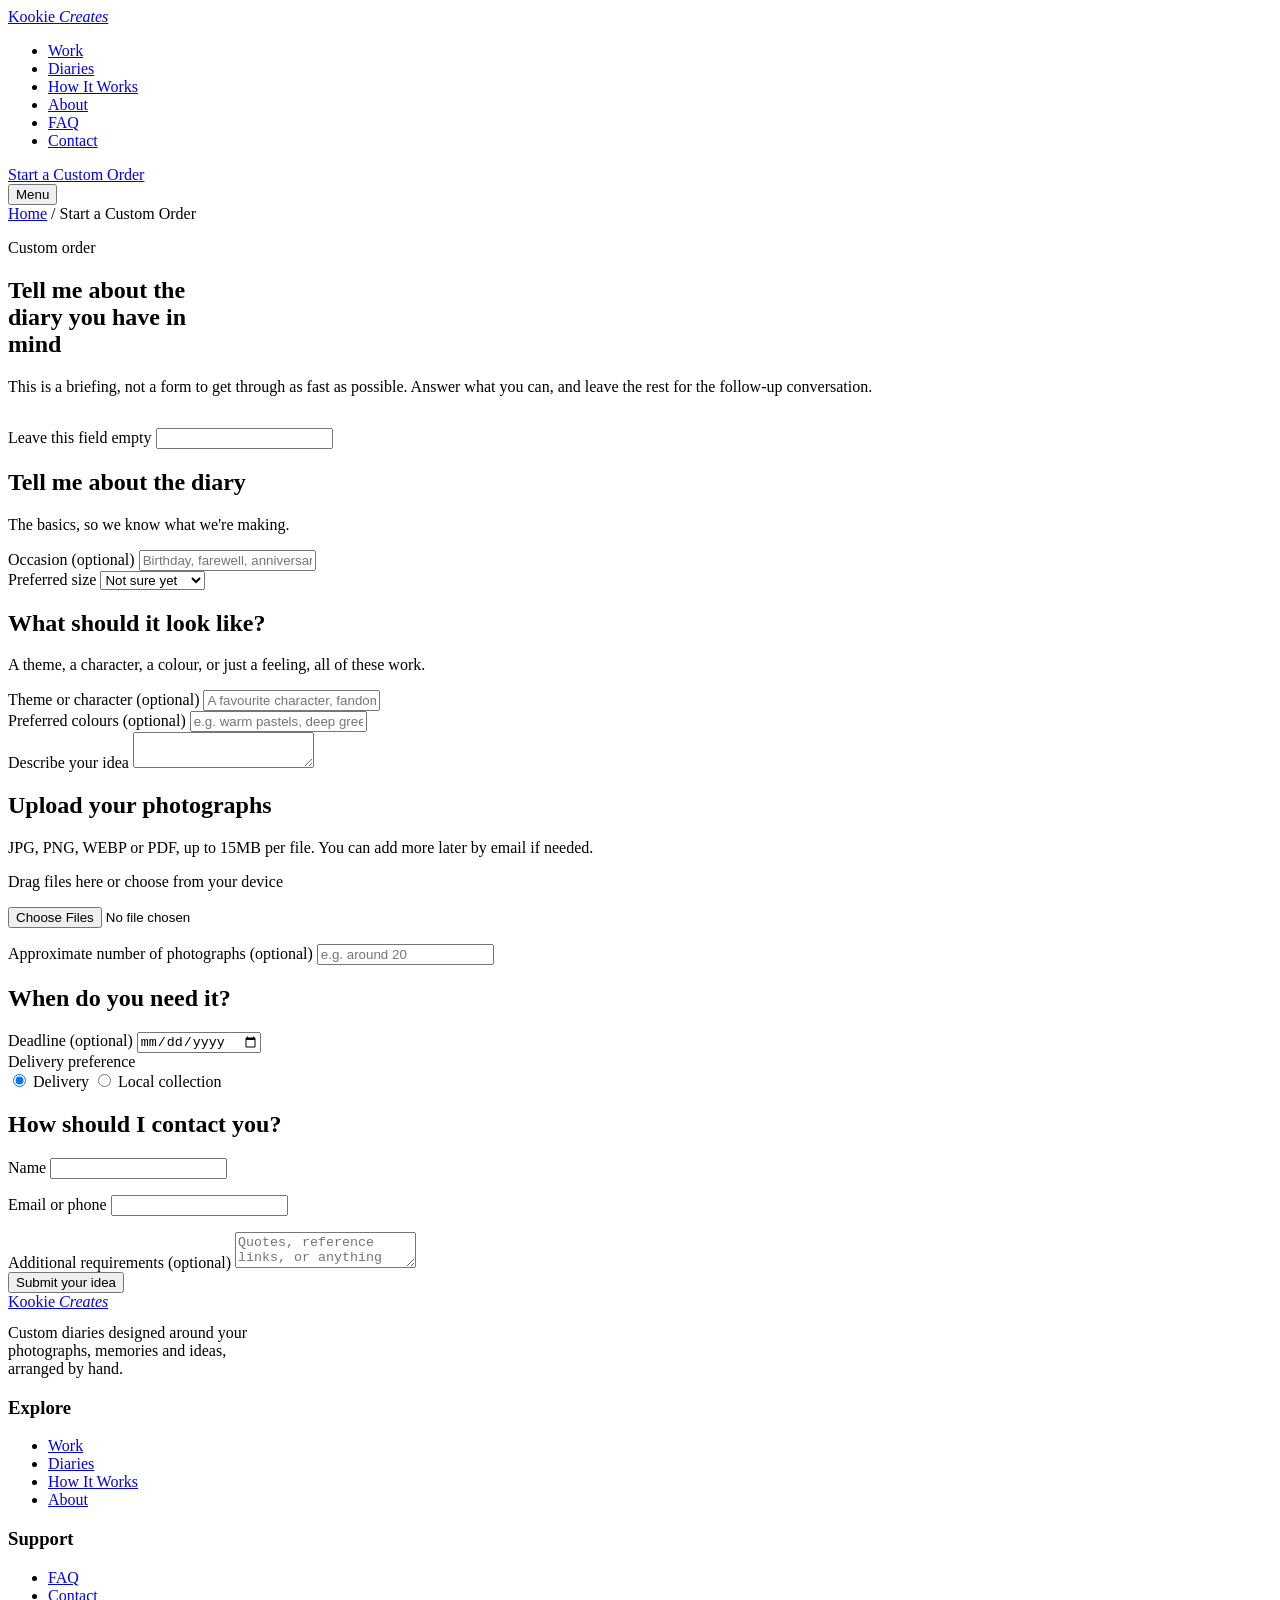
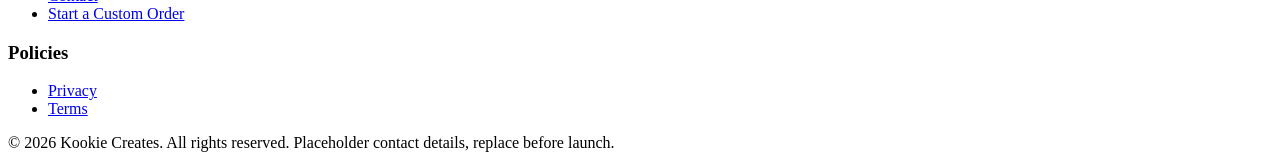
==== custom-order.html @ 1ad7362f "Add files via upload" ====
<!DOCTYPE html>
<html lang="en">
<head>
<meta charset="UTF-8">
<meta name="viewport" content="width=device-width, initial-scale=1.0">
<title>Start a Custom Order | Kookie Creates</title>
<meta name="description" content="Tell us about your diary idea, upload your photographs and let us know when you need it. No design experience needed.">
<link rel="canonical" href="https://example.com/custom-order">
<meta property="og:title" content="Start a Custom Order | Kookie Creates">
<meta property="og:description" content="Tell us about your diary idea, upload your photographs and let us know when you need it.">
<meta property="og:type" content="website">
<meta property="og:url" content="https://example.com/custom-order">
<link rel="icon" href="favicon.ico">
<link rel="preconnect" href="https://fonts.googleapis.com">
<link rel="preconnect" href="https://fonts.gstatic.com" crossorigin>
<link href="https://fonts.googleapis.com/css2?family=Fraunces:ital,opsz,wght@0,9..144,400;0,9..144,560;1,9..144,500&family=Work+Sans:wght@400;500;600&display=swap" rel="stylesheet">
<link rel="stylesheet" href="css/styles.css">
</head>
<body>

<header class="site-header">
  <div class="container">
    <a href="index.html" class="logo">Kookie <em>Creates</em></a>
    <nav class="main-nav" aria-label="Primary">
      <ul>
        <li><a href="portfolio.html">Work</a></li>
        <li><a href="diaries.html">Diaries</a></li>
        <li><a href="how-it-works.html">How It Works</a></li>
        <li><a href="about.html">About</a></li>
        <li><a href="faq.html">FAQ</a></li>
        <li><a href="contact.html">Contact</a></li>
      </ul>
      <a href="custom-order.html" class="btn btn-primary" aria-current="page">Start a Custom Order</a>
    </nav>
    <button class="nav-toggle" aria-expanded="false" aria-label="Toggle menu">Menu</button>
  </div>
</header>

<main>
  <div class="container breadcrumbs" aria-label="Breadcrumb">
    <a href="index.html">Home</a> / Start a Custom Order
  </div>

  <section class="hero" style="padding-bottom:1rem;">
    <div class="container">
      <p class="hero-eyebrow">Custom order</p>
      <h1 style="max-width:16ch;">Tell me about the diary you have in mind</h1>
      <p class="lede">This is a briefing, not a form to get through as fast as possible. Answer what you can, and leave the rest for the follow-up conversation.</p>
    </div>
  </section>

  <section class="section" style="padding-top:0;">
    <div class="container" style="max-width:760px;">
      <form id="custom-order-form" novalidate>

        <!-- Honeypot field, left empty by real visitors -->
        <div class="hp-field" aria-hidden="true">
          <label for="website">Leave this field empty</label>
          <input type="text" id="website" name="website" tabindex="-1" autocomplete="off">
        </div>

        <h2 class="form-section-title">Tell me about the diary</h2>
        <p class="form-hint">The basics, so we know what we're making.</p>

        <div class="field">
          <label for="occasion">Occasion <span class="optional">(optional)</span></label>
          <input type="text" id="occasion" name="occasion" placeholder="Birthday, farewell, anniversary, just because">
        </div>

        <div class="field">
          <label for="diary-format">Preferred size</label>
          <select id="diary-format" name="diary-format">
            <option value="not-sure">Not sure yet</option>
            <option value="pocket">Pocket (A6)</option>
            <option value="standard">Standard (A5)</option>
            <option value="large">Large (A4)</option>
          </select>
        </div>

        <h2 class="form-section-title">What should it look like?</h2>
        <p class="form-hint">A theme, a character, a colour, or just a feeling, all of these work.</p>

        <div class="field">
          <label for="theme">Theme or character <span class="optional">(optional)</span></label>
          <input type="text" id="theme" name="theme" placeholder="A favourite character, fandom, or general theme">
        </div>

        <div class="field">
          <label for="colours">Preferred colours <span class="optional">(optional)</span></label>
          <input type="text" id="colours" name="colours" placeholder="e.g. warm pastels, deep green, black and gold">
        </div>

        <div class="field">
          <label for="description" data-error-message="Please describe your idea.">Describe your idea</label>
          <textarea id="description" name="description" required data-error-message="Please describe your idea."></textarea>
          <p class="field-error" role="alert"></p>
        </div>

        <h2 class="form-section-title">Upload your photographs</h2>
        <p class="form-hint">JPG, PNG, WEBP or PDF, up to 15MB per file. You can add more later by email if needed.</p>

        <div class="field">
          <div class="upload-zone">
            <p>Drag files here or choose from your device</p>
            <input type="file" id="assets" name="assets" accept=".jpg,.jpeg,.png,.webp,.pdf" multiple>
          </div>
          <ul class="upload-list" id="upload-list"></ul>
        </div>

        <div class="field">
          <label for="photo-count">Approximate number of photographs <span class="optional">(optional)</span></label>
          <input type="text" id="photo-count" name="photo-count" placeholder="e.g. around 20">
        </div>

        <h2 class="form-section-title">When do you need it?</h2>

        <div class="field">
          <label for="deadline">Deadline <span class="optional">(optional)</span></label>
          <input type="date" id="deadline" name="deadline">
        </div>

        <div class="field">
          <label>Delivery preference</label>
          <div class="radio-group">
            <label><input type="radio" name="delivery" value="delivery" checked> Delivery</label>
            <label><input type="radio" name="delivery" value="collection"> Local collection</label>
          </div>
        </div>

        <h2 class="form-section-title">How should I contact you?</h2>

        <div class="field">
          <label for="name" data-error-message="Please enter your name.">Name</label>
          <input type="text" id="name" name="name" required data-error-message="Please enter your name.">
          <p class="field-error" role="alert"></p>
        </div>

        <div class="field">
          <label for="contact" data-error-message="Please enter an email or phone number.">Email or phone</label>
          <input type="text" id="contact" name="contact" required data-error-message="Please enter an email or phone number.">
          <p class="field-error" role="alert"></p>
        </div>

        <div class="field">
          <label for="notes">Additional requirements <span class="optional">(optional)</span></label>
          <textarea id="notes" name="notes" placeholder="Quotes, reference links, or anything else worth knowing"></textarea>
        </div>

        <button type="submit" class="btn btn-primary">Submit your idea</button>

        <div class="form-status" id="form-status" role="status"></div>
      </form>
    </div>
  </section>
</main>

<footer class="site-footer">
  <div class="container">
    <div class="footer-grid">
      <div>
        <a href="index.html" class="logo">Kookie <em>Creates</em></a>
        <p style="margin-top:0.8rem; color:var(--ink-muted); max-width:32ch;">Custom diaries designed around your photographs, memories and ideas, arranged by hand.</p>
      </div>
      <div>
        <h3>Explore</h3>
        <ul>
          <li><a href="portfolio.html">Work</a></li>
          <li><a href="diaries.html">Diaries</a></li>
          <li><a href="how-it-works.html">How It Works</a></li>
          <li><a href="about.html">About</a></li>
        </ul>
      </div>
      <div>
        <h3>Support</h3>
        <ul>
          <li><a href="faq.html">FAQ</a></li>
          <li><a href="contact.html">Contact</a></li>
          <li><a href="custom-order.html">Start a Custom Order</a></li>
        </ul>
      </div>
      <div>
        <h3>Policies</h3>
        <ul>
          <li><a href="privacy-policy.html">Privacy</a></li>
          <li><a href="terms.html">Terms</a></li>
        </ul>
      </div>
    </div>
    <div class="footer-bottom">
      <span>© 2026 Kookie Creates. All rights reserved.</span>
      <span>Placeholder contact details, replace before launch.</span>
    </div>
  </div>
</footer>

<script src="js/main.js"></script>
</body>
</html>
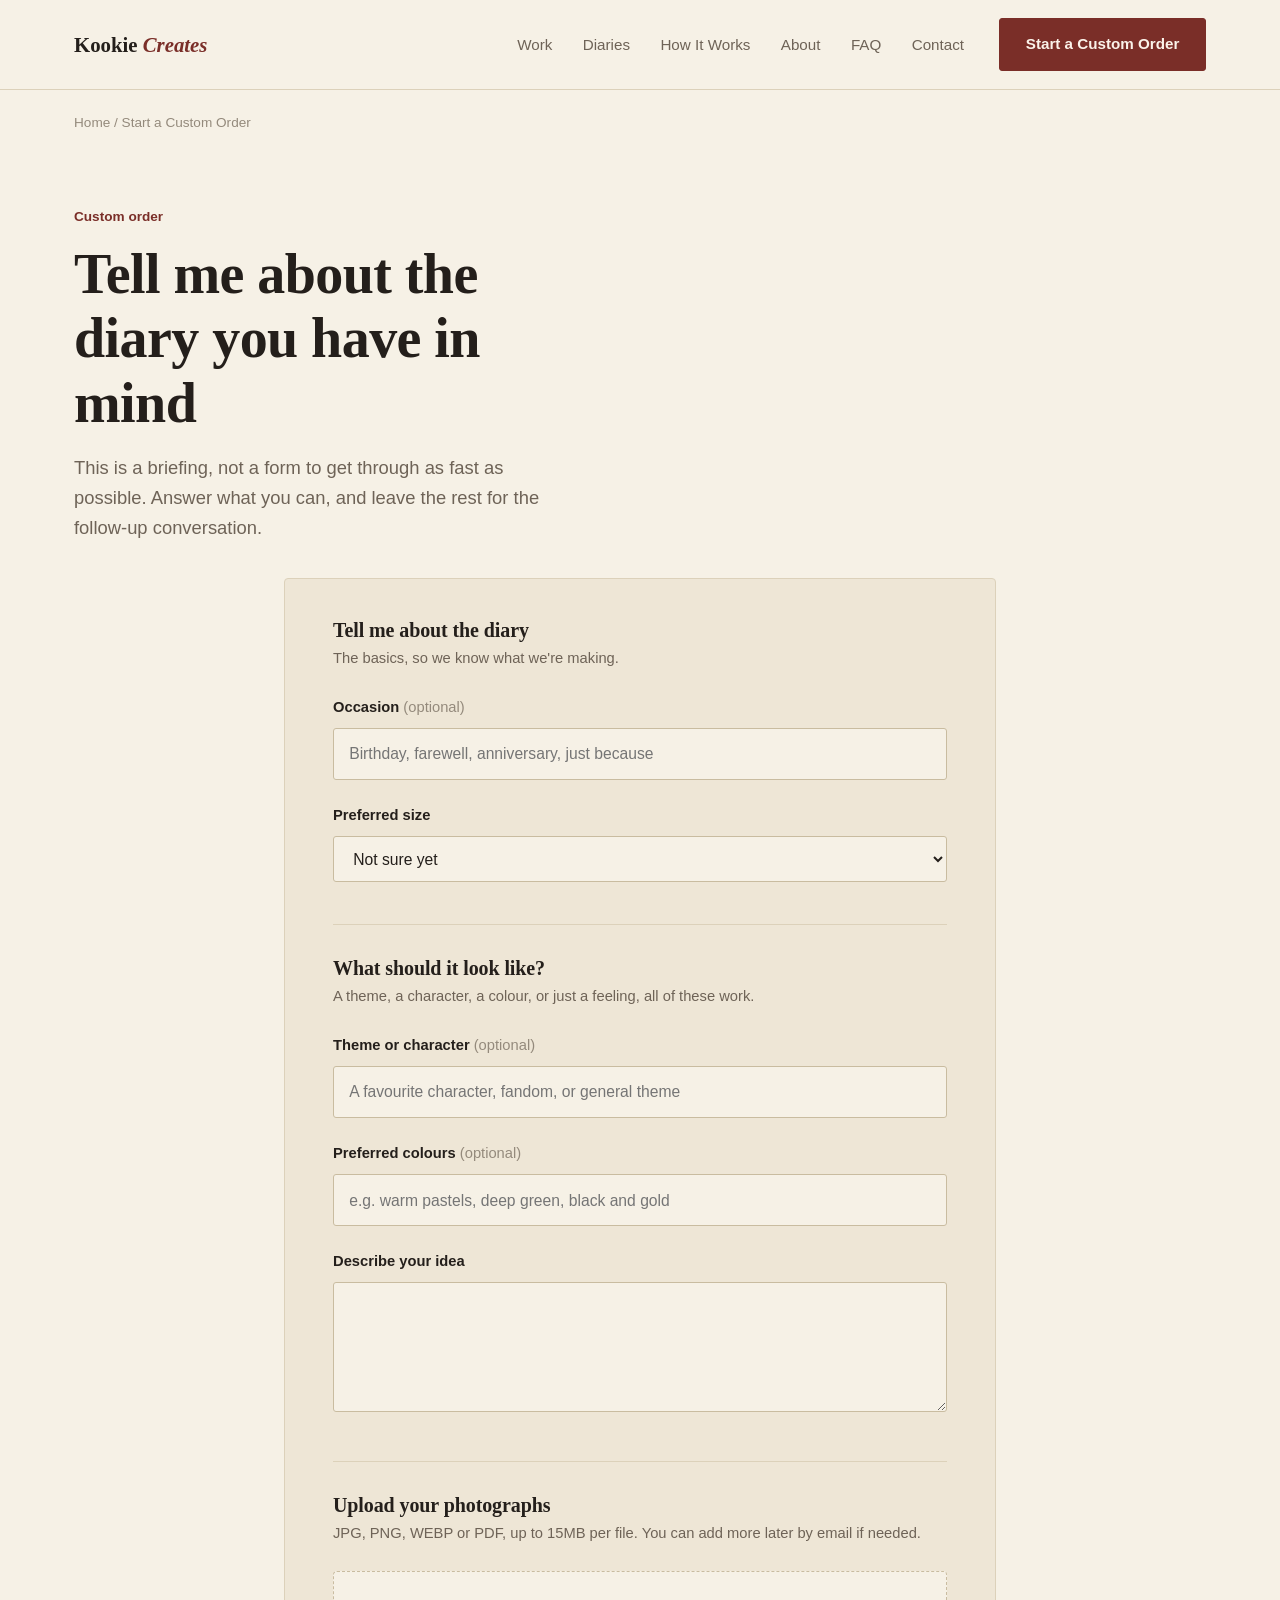
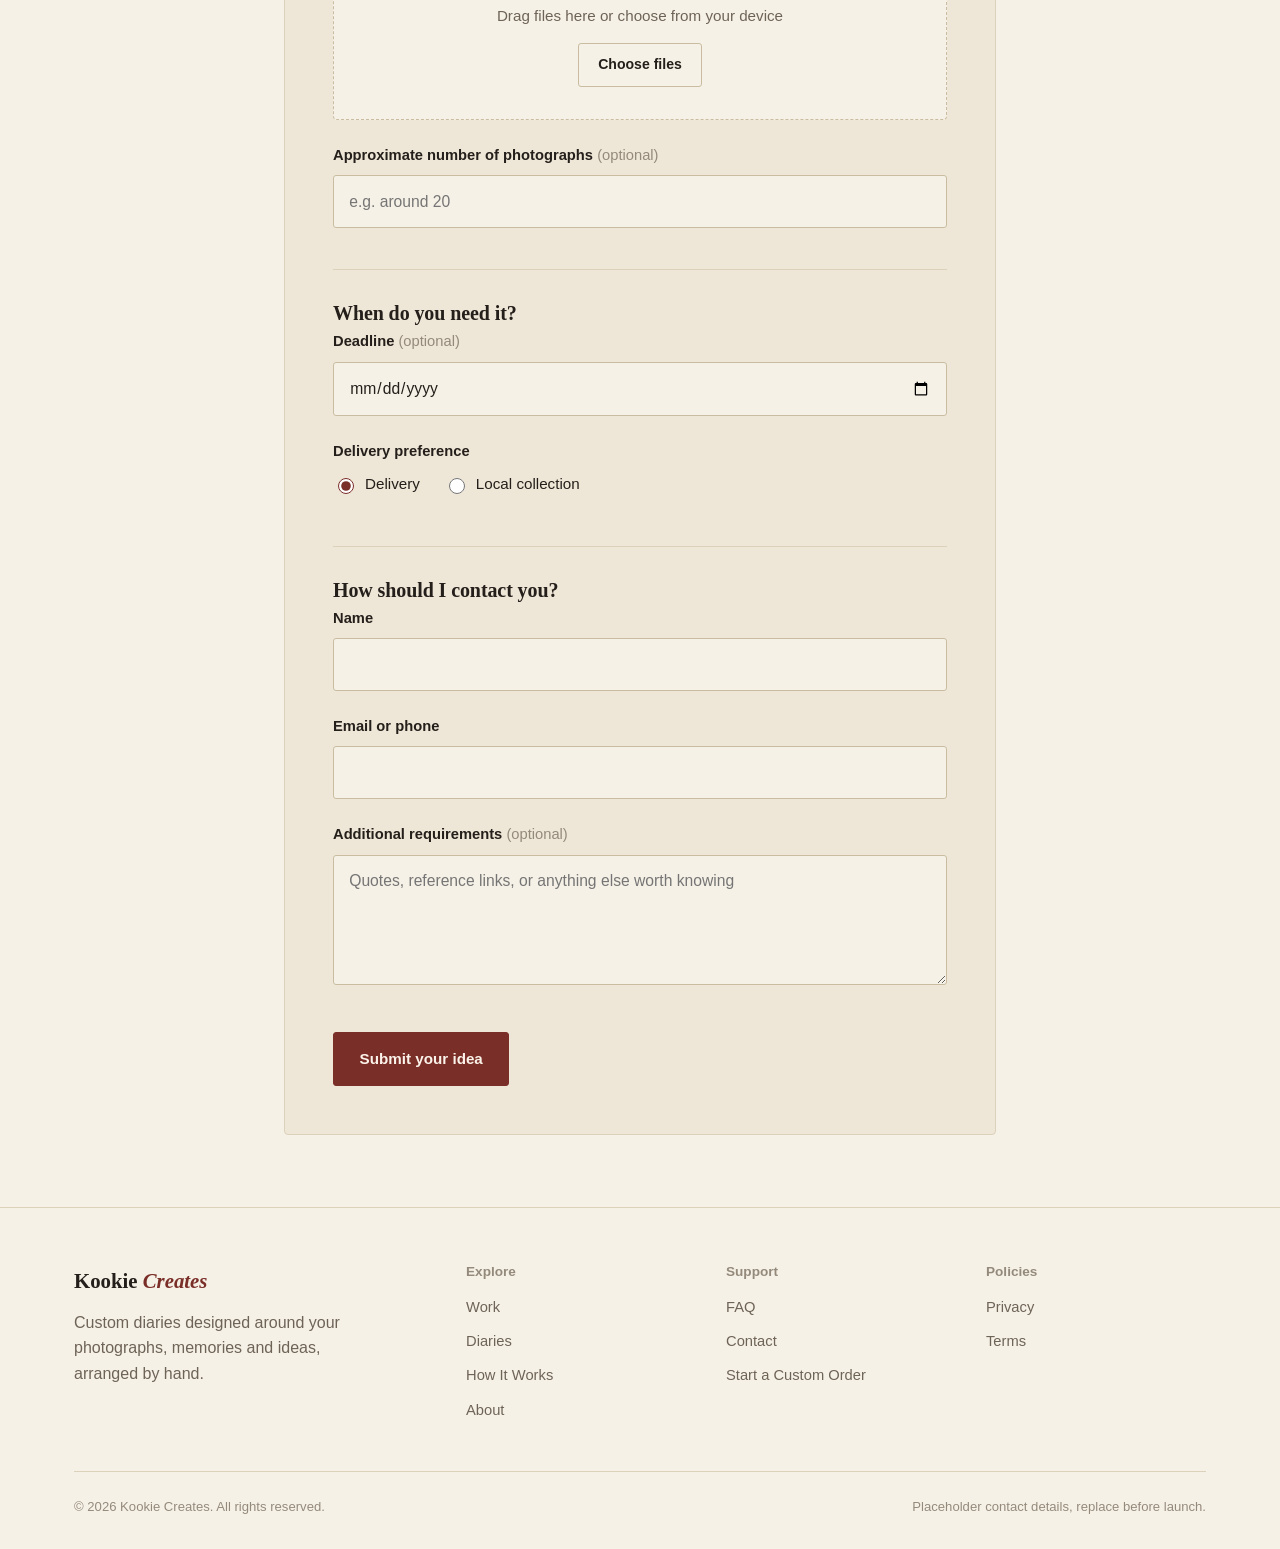
==== commit 700622e1: "Add files via upload" ====
--- a/custom-order.html
+++ b/custom-order.html
@@ -14,7 +14,7 @@
 <link rel="preconnect" href="https://fonts.googleapis.com">
 <link rel="preconnect" href="https://fonts.gstatic.com" crossorigin>
 <link href="https://fonts.googleapis.com/css2?family=Fraunces:ital,opsz,wght@0,9..144,400;0,9..144,560;1,9..144,500&family=Work+Sans:wght@400;500;600&display=swap" rel="stylesheet">
-<link rel="stylesheet" href="css/styles.css">
+<link rel="stylesheet" href="styles.css">
 </head>
 <body>
 
@@ -193,6 +193,6 @@
   </div>
 </footer>
 
-<script src="js/main.js"></script>
+<script src="main.js"></script>
 </body>
 </html>
--- a/styles.css
+++ b/styles.css
@@ -0,0 +1,654 @@
+/* ==========================================================================
+   Kookie Creates — stylesheet
+   A premium custom-stationery studio feel: warm neutrals, one leather-red
+   accent, an editorial serif paired with a plain sans, square-ish buttons.
+   ========================================================================== */
+
+/* ---------- Tokens ---------- */
+:root {
+  /* colour */
+  --bg: #F6F1E6;
+  --surface: #EEE6D6;
+  --surface-alt: #E8DFCA;
+  --ink: #241F1B;
+  --ink-muted: #6E6357;
+  --ink-faint: #948a7c;
+  --border: #DCD1BA;
+  --border-strong: #C9BCA0;
+  --accent: #7A2E28;
+  --accent-hover: #5E211C;
+  --accent-ink: #FBF3EA;
+  --success: #3F5D45;
+  --error: #8A2F22;
+
+  /* type */
+  --font-display: 'Fraunces', Georgia, serif;
+  --font-body: 'Work Sans', -apple-system, BlinkMacSystemFont, 'Segoe UI', sans-serif;
+
+  /* layout */
+  --container: 1180px;
+  --radius-s: 3px;
+  --radius-m: 4px;
+  --border-w: 1px;
+
+  /* motion */
+  --ease: cubic-bezier(0.4, 0, 0.2, 1);
+}
+
+/* ---------- Reset ---------- */
+*, *::before, *::after { box-sizing: border-box; }
+html { -webkit-text-size-adjust: 100%; scroll-behavior: smooth; }
+@media (prefers-reduced-motion: reduce) {
+  html { scroll-behavior: auto; }
+  *, *::before, *::after {
+    animation-duration: 0.001ms !important;
+    animation-iteration-count: 1 !important;
+    transition-duration: 0.001ms !important;
+    scroll-behavior: auto !important;
+  }
+}
+body {
+  margin: 0;
+  background: var(--bg);
+  color: var(--ink);
+  font-family: var(--font-body);
+  font-size: 16px;
+  line-height: 1.6;
+  -webkit-font-smoothing: antialiased;
+}
+img { max-width: 100%; display: block; }
+a { color: inherit; text-decoration: none; }
+ul { list-style: none; margin: 0; padding: 0; }
+button { font-family: inherit; cursor: pointer; }
+input, textarea, select, button { font: inherit; color: inherit; }
+h1, h2, h3, h4 { font-family: var(--font-display); font-weight: 560; line-height: 1.15; margin: 0 0 0.6em; color: var(--ink); }
+p { margin: 0 0 1em; }
+::selection { background: var(--accent); color: var(--accent-ink); }
+
+:focus-visible {
+  outline: 2px solid var(--accent);
+  outline-offset: 3px;
+}
+
+.container {
+  max-width: var(--container);
+  margin: 0 auto;
+  padding: 0 1.5rem;
+}
+
+/* ---------- Type scale ---------- */
+h1 { font-size: clamp(2.3rem, 4.4vw, 3.5rem); letter-spacing: -0.01em; }
+h2 { font-size: clamp(1.6rem, 2.6vw, 2.1rem); letter-spacing: -0.005em; }
+h3 { font-size: 1.1rem; font-weight: 560; }
+.lede {
+  font-size: 1.15rem;
+  color: var(--ink-muted);
+  max-width: 46ch;
+  line-height: 1.65;
+}
+.hero-eyebrow {
+  font-family: var(--font-body);
+  font-size: 0.85rem;
+  color: var(--accent);
+  font-weight: 600;
+  margin: 0 0 0.9rem;
+}
+
+/* ---------- Buttons ---------- */
+.btn {
+  display: inline-flex;
+  align-items: center;
+  justify-content: center;
+  padding: 0.85rem 1.6rem;
+  font-size: 0.95rem;
+  font-weight: 600;
+  border-radius: var(--radius-s);
+  border: var(--border-w) solid transparent;
+  transition: background-color 0.18s var(--ease), color 0.18s var(--ease), border-color 0.18s var(--ease);
+  white-space: nowrap;
+}
+.btn-primary {
+  background: var(--accent);
+  color: var(--accent-ink);
+  border-color: var(--accent);
+}
+.btn-primary:hover { background: var(--accent-hover); border-color: var(--accent-hover); }
+.btn-secondary {
+  background: transparent;
+  color: var(--ink);
+  border-color: var(--border-strong);
+}
+.btn-secondary:hover { border-color: var(--ink); }
+.btn-quiet {
+  font-size: 0.92rem;
+  font-weight: 600;
+  color: var(--accent);
+  border-bottom: 1px solid transparent;
+  padding-bottom: 2px;
+  transition: border-color 0.18s var(--ease);
+}
+.btn-quiet:hover { border-color: var(--accent); }
+
+/* ---------- Header ---------- */
+.site-header {
+  border-bottom: var(--border-w) solid var(--border);
+  background: var(--bg);
+  position: sticky;
+  top: 0;
+  z-index: 50;
+}
+.site-header .container {
+  display: flex;
+  align-items: center;
+  justify-content: space-between;
+  gap: 1.5rem;
+  padding-top: 1.1rem;
+  padding-bottom: 1.1rem;
+}
+.logo {
+  font-family: var(--font-display);
+  font-size: 1.3rem;
+  font-weight: 560;
+  color: var(--ink);
+  flex-shrink: 0;
+}
+.logo em { font-style: italic; color: var(--accent); }
+
+.main-nav {
+  display: flex;
+  align-items: center;
+  gap: 2.2rem;
+  flex: 1;
+  justify-content: flex-end;
+}
+.main-nav ul {
+  display: flex;
+  gap: 1.9rem;
+}
+.main-nav ul a {
+  font-size: 0.95rem;
+  color: var(--ink-muted);
+  padding: 0.3rem 0;
+  border-bottom: 1px solid transparent;
+  transition: color 0.18s var(--ease), border-color 0.18s var(--ease);
+}
+.main-nav ul a:hover,
+.main-nav ul a[aria-current="page"] {
+  color: var(--ink);
+  border-color: var(--accent);
+}
+
+.nav-toggle {
+  display: none;
+  background: transparent;
+  border: var(--border-w) solid var(--border-strong);
+  border-radius: var(--radius-s);
+  padding: 0.55rem 1rem;
+  font-size: 0.9rem;
+  font-weight: 600;
+  color: var(--ink);
+}
+
+@media (max-width: 860px) {
+  .main-nav {
+    position: absolute;
+    top: 100%;
+    left: 0;
+    right: 0;
+    flex-direction: column;
+    align-items: stretch;
+    gap: 0;
+    background: var(--bg);
+    border-bottom: var(--border-w) solid var(--border);
+    padding: 0.5rem 1.5rem 1.5rem;
+    display: none;
+  }
+  .main-nav.is-open { display: flex; }
+  .main-nav ul {
+    flex-direction: column;
+    gap: 0;
+  }
+  .main-nav ul a {
+    display: block;
+    padding: 0.85rem 0;
+    border-bottom: var(--border-w) solid var(--border);
+  }
+  .main-nav .btn-primary { margin-top: 1rem; align-self: flex-start; }
+  .nav-toggle { display: inline-flex; }
+}
+
+/* ---------- Breadcrumbs ---------- */
+.breadcrumbs {
+  padding-top: 1.4rem;
+  font-size: 0.85rem;
+  color: var(--ink-faint);
+}
+.breadcrumbs a { color: var(--ink-faint); border-bottom: 1px solid transparent; }
+.breadcrumbs a:hover { color: var(--ink); border-color: var(--ink); }
+
+/* ---------- Hero ---------- */
+.hero {
+  padding: 4.5rem 0 3.5rem;
+  animation: hero-in 0.6s var(--ease) both;
+}
+@keyframes hero-in {
+  from { opacity: 0; transform: translateY(10px); }
+  to { opacity: 1; transform: translateY(0); }
+}
+.hero-grid {
+  display: grid;
+  grid-template-columns: 1.05fr 1fr;
+  gap: 3.5rem;
+  align-items: center;
+}
+.hero h1 { margin-bottom: 1.1rem; }
+.hero-actions {
+  display: flex;
+  gap: 1rem;
+  margin-top: 1.8rem;
+  flex-wrap: wrap;
+}
+.hero-media .placeholder-img { aspect-ratio: 4 / 5; }
+
+@media (max-width: 860px) {
+  .hero-grid { grid-template-columns: 1fr; gap: 2rem; }
+  .hero-media { order: -1; }
+  .hero-media .placeholder-img { aspect-ratio: 16 / 10; }
+}
+
+/* ---------- Placeholder imagery ----------
+   Standing in for real product photography (see design.md §15).
+   Styled as a quiet paper-toned frame, not a fake photo. */
+.placeholder-img {
+  background: var(--surface);
+  border: var(--border-w) dashed var(--border-strong);
+  border-radius: var(--radius-m);
+  color: var(--ink-faint);
+  font-size: 0.82rem;
+  line-height: 1.5;
+  display: flex;
+  align-items: center;
+  justify-content: center;
+  text-align: center;
+  padding: 1.5rem;
+  min-height: 180px;
+  width: 100%;
+  height: 100%;
+}
+
+/* ---------- Sections ---------- */
+.section { padding: 4.5rem 0; }
+.section-alt { background: var(--surface); }
+.section-head {
+  display: flex;
+  justify-content: space-between;
+  align-items: flex-end;
+  gap: 2rem;
+  margin-bottom: 2.5rem;
+  flex-wrap: wrap;
+}
+.section-head h2 { margin-bottom: 0.35rem; }
+
+/* ---------- Work grid (asymmetric editorial grid) ---------- */
+.work-grid {
+  display: grid;
+  grid-template-columns: repeat(4, 1fr);
+  grid-auto-rows: 220px;
+  gap: 1.5rem;
+}
+.work-card {
+  display: flex;
+  flex-direction: column;
+  grid-column: span 2;
+  grid-row: span 1;
+}
+.work-card .placeholder-img { flex: 1; }
+.work-card:nth-child(4n+1) { grid-column: span 2; grid-row: span 2; }
+.work-card:nth-child(4n+1) .placeholder-img { min-height: 100%; }
+.work-meta {
+  padding-top: 0.9rem;
+}
+.work-meta h3 { margin-bottom: 0.25rem; }
+.work-meta .tag {
+  margin: 0;
+  font-size: 0.82rem;
+  color: var(--ink-faint);
+}
+.work-card:hover .placeholder-img { border-color: var(--accent); }
+.placeholder-img { transition: border-color 0.18s var(--ease); }
+
+@media (max-width: 860px) {
+  .work-grid { grid-template-columns: repeat(2, 1fr); grid-auto-rows: 200px; }
+  .work-card { grid-column: span 1 !important; grid-row: span 1 !important; }
+}
+@media (max-width: 560px) {
+  .work-grid { grid-template-columns: 1fr; }
+}
+
+/* ---------- Portfolio filters ---------- */
+.portfolio-filters {
+  display: flex;
+  gap: 0.5rem;
+  flex-wrap: wrap;
+  margin-bottom: 2.5rem;
+}
+.portfolio-filters button {
+  background: transparent;
+  border: var(--border-w) solid var(--border-strong);
+  border-radius: var(--radius-s);
+  padding: 0.5rem 1rem;
+  font-size: 0.88rem;
+  color: var(--ink-muted);
+  transition: border-color 0.18s var(--ease), color 0.18s var(--ease), background-color 0.18s var(--ease);
+}
+.portfolio-filters button:hover { border-color: var(--ink); color: var(--ink); }
+.portfolio-filters button[aria-pressed="true"] {
+  background: var(--ink);
+  border-color: var(--ink);
+  color: var(--bg);
+}
+.work-card[hidden] { display: none; }
+
+/* ---------- Steps ---------- */
+.steps {
+  display: grid;
+  grid-template-columns: repeat(4, 1fr);
+  gap: 2rem;
+}
+.step-num {
+  font-family: var(--font-display);
+  font-size: 1.1rem;
+  color: var(--accent);
+  border-bottom: 1px solid var(--border);
+  padding-bottom: 0.7rem;
+  margin-bottom: 0.9rem;
+}
+.step h3 { margin-bottom: 0.4rem; }
+.step p { color: var(--ink-muted); font-size: 0.95rem; margin: 0; }
+
+@media (max-width: 860px) {
+  .steps { grid-template-columns: repeat(2, 1fr); }
+}
+@media (max-width: 560px) {
+  .steps { grid-template-columns: 1fr; }
+}
+
+/* ---------- Feature row ---------- */
+.feature-row {
+  display: grid;
+  grid-template-columns: 1fr 1fr;
+  gap: 3.5rem;
+  align-items: center;
+}
+.feature-list { margin: 1.4rem 0 1.8rem; }
+.feature-list li {
+  position: relative;
+  padding-left: 1.3rem;
+  margin-bottom: 0.6rem;
+  color: var(--ink-muted);
+}
+.feature-list li::before {
+  content: "";
+  position: absolute;
+  left: 0;
+  top: 0.6em;
+  width: 6px;
+  height: 6px;
+  background: var(--accent);
+}
+.feature-media .placeholder-img { aspect-ratio: 4 / 3; }
+
+@media (max-width: 860px) {
+  .feature-row { grid-template-columns: 1fr; gap: 2rem; }
+  .feature-media { order: -1; }
+}
+
+/* ---------- Format grid ---------- */
+.format-grid {
+  display: grid;
+  grid-template-columns: repeat(3, 1fr);
+  gap: 1.75rem;
+}
+.format-card .placeholder-img { aspect-ratio: 3 / 4; margin-bottom: 1rem; }
+.format-card h3 { margin-bottom: 0.2rem; }
+.format-card .dims { color: var(--ink-muted); font-size: 0.9rem; margin: 0; }
+
+@media (max-width: 860px) {
+  .format-grid { grid-template-columns: 1fr; }
+}
+
+/* ---------- FAQ ---------- */
+.faq-item {
+  border-bottom: var(--border-w) solid var(--border);
+  padding: 1.2rem 0;
+}
+.faq-item summary {
+  display: flex;
+  justify-content: space-between;
+  align-items: center;
+  gap: 1rem;
+  cursor: pointer;
+  font-weight: 560;
+  font-size: 1.02rem;
+  list-style: none;
+}
+.faq-item summary::-webkit-details-marker { display: none; }
+.faq-item .plus {
+  position: relative;
+  width: 16px;
+  height: 16px;
+  flex-shrink: 0;
+}
+.faq-item .plus::before,
+.faq-item .plus::after {
+  content: "";
+  position: absolute;
+  background: var(--ink);
+  transition: transform 0.18s var(--ease);
+}
+.faq-item .plus::before { top: 7px; left: 0; width: 16px; height: 1.5px; }
+.faq-item .plus::after { top: 0; left: 7px; width: 1.5px; height: 16px; }
+.faq-item[open] .plus::after { transform: rotate(90deg); opacity: 0; }
+.faq-item p { color: var(--ink-muted); margin: 0.9rem 0 0; max-width: 62ch; }
+
+/* ---------- CTA band ---------- */
+.cta-band {
+  background: var(--ink);
+  color: var(--bg);
+  padding: 4rem 0;
+  text-align: center;
+}
+.cta-band h2 { color: var(--bg); }
+.cta-band p { color: #C9C0AF; margin-bottom: 1.8rem; }
+.cta-band .btn-secondary { border-color: #4a423a; color: var(--bg); }
+.cta-band .btn-secondary:hover { border-color: var(--bg); }
+
+/* ---------- Footer ---------- */
+.site-footer {
+  border-top: var(--border-w) solid var(--border);
+  padding: 3.5rem 0 2rem;
+  background: var(--bg);
+}
+.footer-grid {
+  display: grid;
+  grid-template-columns: 1.6fr 1fr 1fr 1fr;
+  gap: 2.5rem;
+  margin-bottom: 2.5rem;
+}
+.footer-grid h3 {
+  font-family: var(--font-body);
+  font-size: 0.85rem;
+  color: var(--ink-faint);
+  font-weight: 600;
+  margin-bottom: 0.9rem;
+}
+.footer-grid ul li { margin-bottom: 0.55rem; }
+.footer-grid ul a { color: var(--ink-muted); font-size: 0.92rem; }
+.footer-grid ul a:hover { color: var(--accent); }
+.footer-bottom {
+  display: flex;
+  justify-content: space-between;
+  flex-wrap: wrap;
+  gap: 0.5rem;
+  border-top: var(--border-w) solid var(--border);
+  padding-top: 1.5rem;
+  font-size: 0.82rem;
+  color: var(--ink-faint);
+}
+
+@media (max-width: 860px) {
+  .footer-grid { grid-template-columns: 1fr 1fr; }
+}
+@media (max-width: 560px) {
+  .footer-grid { grid-template-columns: 1fr; }
+}
+
+/* ==========================================================================
+   Custom-order form — a briefing, not a government form
+   ========================================================================== */
+#custom-order-form {
+  background: var(--surface);
+  border: var(--border-w) solid var(--border);
+  border-radius: var(--radius-m);
+  padding: 2.5rem clamp(1.5rem, 4vw, 3rem) 3rem;
+}
+.form-section-title {
+  font-size: 1.25rem;
+  margin-top: 2.6rem;
+  margin-bottom: 0.3rem;
+  padding-top: 2rem;
+  border-top: var(--border-w) solid var(--border);
+}
+#custom-order-form > .form-section-title:first-of-type {
+  margin-top: 0;
+  padding-top: 0;
+  border-top: none;
+}
+.form-hint {
+  color: var(--ink-muted);
+  font-size: 0.92rem;
+  margin-bottom: 1.6rem;
+}
+.field { margin-bottom: 1.5rem; }
+.field label {
+  display: block;
+  font-weight: 600;
+  font-size: 0.92rem;
+  margin-bottom: 0.5rem;
+}
+.field .optional {
+  font-weight: 400;
+  color: var(--ink-faint);
+}
+.field input[type="text"],
+.field input[type="date"],
+.field textarea,
+.field select {
+  width: 100%;
+  background: var(--bg);
+  border: var(--border-w) solid var(--border-strong);
+  border-radius: var(--radius-s);
+  padding: 0.8rem 0.95rem;
+  font-size: 0.98rem;
+  transition: border-color 0.18s var(--ease);
+}
+.field textarea { min-height: 130px; resize: vertical; font-family: inherit; }
+.field input:focus,
+.field textarea:focus,
+.field select:focus { border-color: var(--accent); }
+.field input[aria-invalid="true"],
+.field textarea[aria-invalid="true"] { border-color: var(--error); }
+.field-error {
+  color: var(--error);
+  font-size: 0.85rem;
+  margin: 0.45rem 0 0;
+  display: none;
+}
+.field-error.is-visible { display: block; }
+
+.radio-group {
+  display: flex;
+  gap: 1.5rem;
+  flex-wrap: wrap;
+}
+.radio-group label {
+  display: flex;
+  align-items: center;
+  gap: 0.5rem;
+  font-weight: 400;
+  font-size: 0.95rem;
+}
+.radio-group input { accent-color: var(--accent); width: 16px; height: 16px; }
+
+.upload-zone {
+  border: var(--border-w) dashed var(--border-strong);
+  border-radius: var(--radius-m);
+  background: var(--bg);
+  padding: 2rem 1.5rem;
+  text-align: center;
+  position: relative;
+  transition: border-color 0.18s var(--ease), background-color 0.18s var(--ease);
+}
+.upload-zone p {
+  margin: 0 0 0.9rem;
+  color: var(--ink-muted);
+  font-size: 0.95rem;
+}
+.upload-zone input[type="file"] {
+  position: absolute;
+  inset: 0;
+  opacity: 0;
+  cursor: pointer;
+  width: 100%;
+  height: 100%;
+}
+.upload-zone::after {
+  content: "Choose files";
+  display: inline-flex;
+  align-items: center;
+  justify-content: center;
+  padding: 0.6rem 1.2rem;
+  border: var(--border-w) solid var(--border-strong);
+  border-radius: var(--radius-s);
+  font-size: 0.88rem;
+  font-weight: 600;
+  pointer-events: none;
+}
+.upload-zone.is-dragover {
+  border-color: var(--accent);
+  background: var(--surface);
+}
+.upload-list { margin-top: 1rem; }
+.upload-list li {
+  display: flex;
+  justify-content: space-between;
+  align-items: center;
+  gap: 1rem;
+  padding: 0.6rem 0.9rem;
+  background: var(--bg);
+  border: var(--border-w) solid var(--border);
+  border-radius: var(--radius-s);
+  font-size: 0.88rem;
+  margin-bottom: 0.5rem;
+}
+.upload-list button {
+  background: none;
+  border: none;
+  color: var(--ink-faint);
+  font-size: 0.85rem;
+  border-bottom: 1px solid transparent;
+}
+.upload-list button:hover { color: var(--error); border-color: var(--error); }
+
+.hp-field { position: absolute; left: -9999px; width: 1px; height: 1px; overflow: hidden; }
+
+#custom-order-form button[type="submit"] { margin-top: 1rem; }
+
+.form-status {
+  margin-top: 1.2rem;
+  font-size: 0.92rem;
+  display: none;
+}
+.form-status.is-visible { display: block; }
+.form-status.is-success { color: var(--success); }
+.form-status.is-error { color: var(--error); }
